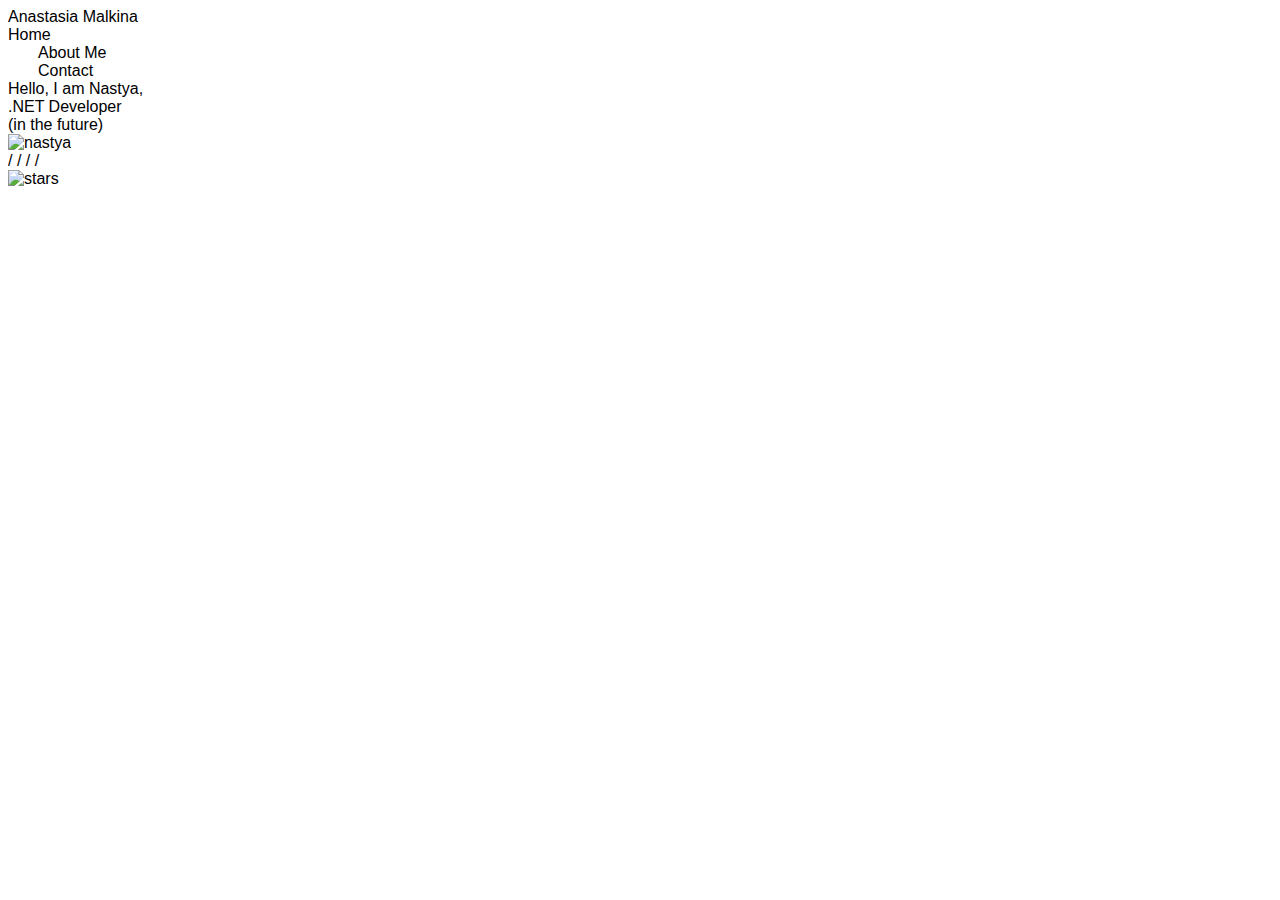
==== index.html @ 98a44cb4 "feat: create the first block" ====
<!DOCTYPE html>
<html>
  <head>
    <title>MyPortfolio</title>
    <link rel="stylesheet" href="src/head.css" />
  </head>
  <body style="font-family: 'Poppins', sans-serif">
    <div class="elements">
      <div class="navbar">
        <div class="name">Anastasia Malkina</div>
        <div class="routes">
          <div>Home</div>
          <div style="margin-left: 30px">About Me</div>
          <div style="margin-left: 30px">Contact</div>
        </div>
        <div class="welcome">
          <div class="hello">Hello, I am Nastya,</div>
          <div class="profession">.NET Developer</div>
          <div class="fut">(in the future)</div>
        </div>
        <div class="me">
          <img
            src="src/images/nastya.png"
            alt="nastya"
            height="450px"
            weight="450px"
          />
        </div>
        <div class="round"></div>
        <div class="lines">/ / / /</div>
        <div class="stars">
          <img
            src="src/images/stars.png"
            alt="stars"
            height="40px"
            weight="40px"
          />
        </div>
      </div>
    </div>
  </body>
</html>
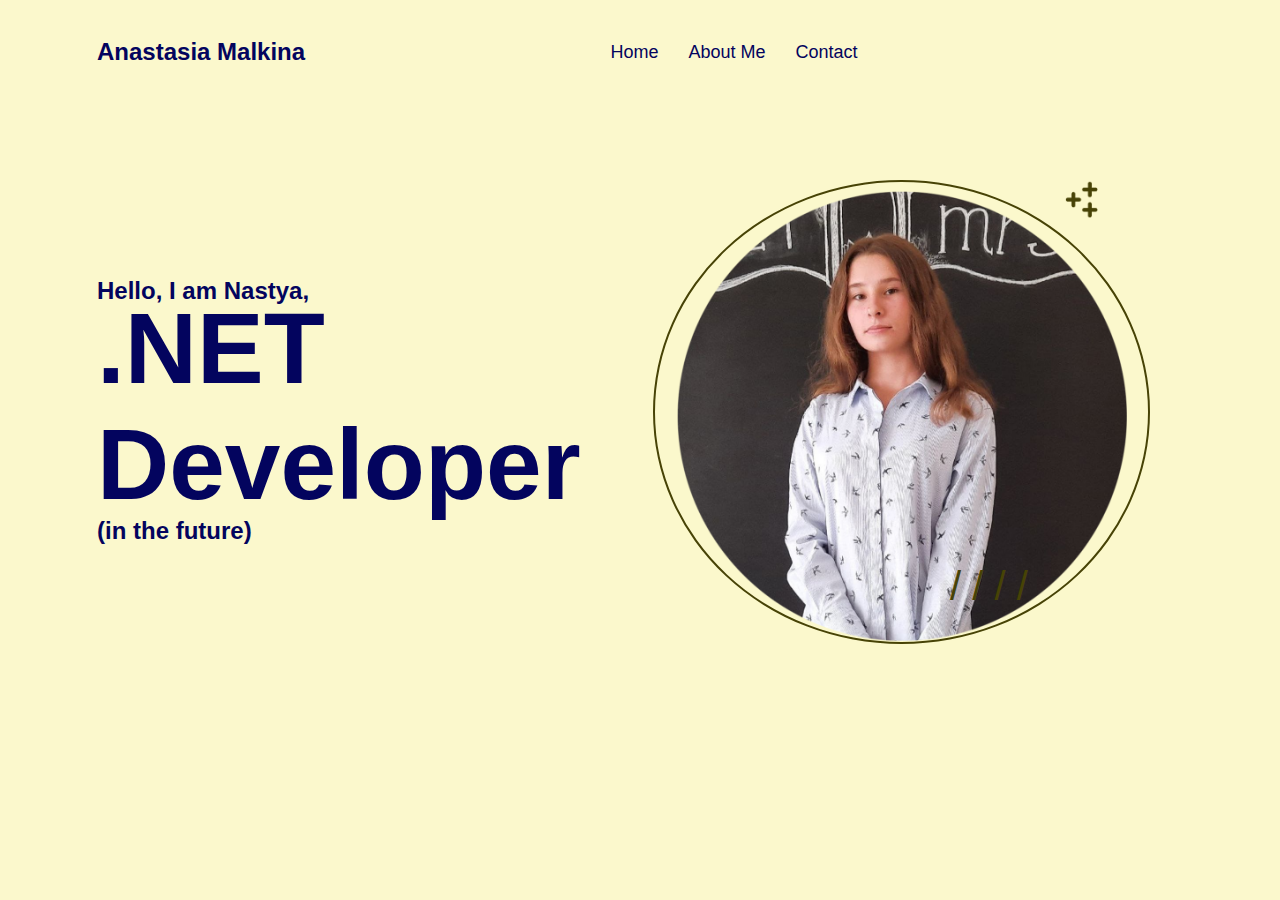
==== commit 0d15a52f: "feat: add icon on site" ====
--- a/index.html
+++ b/index.html
@@ -1,8 +1,13 @@
 <!DOCTYPE html>
 <html>
   <head>
-    <title>MyPortfolio</title>
-    <link rel="stylesheet" href="src/head.css" />
+    <title>Anastasia Malkina | Portfolio</title>
+    <link rel="stylesheet" href="src/style.css" />
+    <link
+      rel="shortcut icon"
+      href="src/images/favicon.png"
+      type="image/x-icon"
+    />
   </head>
   <body style="font-family: 'Poppins', sans-serif">
     <div class="elements">
--- a/src/style.css
+++ b/src/style.css
@@ -0,0 +1,106 @@
+.name {
+  position: absolute;
+  width: 210px;
+  height: 50px;
+  top: 34px;
+  left: 97px;
+  font-size: 24px;
+  font-weight: bold;
+  font-style: normal;
+  line-height: 36px;
+}
+
+.routes {
+  position: absolute;
+  display: flex;
+  align-items: center;
+  justify-content: center;
+  width: 400px;
+  height: 50px;
+  left: 534px;
+  top: 27px;
+  font-size: 18px;
+  font-style: normal;
+  line-height: 36px;
+}
+
+.hello {
+  position: absolute;
+  width: 300px;
+  height: 42px;
+  left: 97px;
+  top: 270px;
+  font-weight: 500;
+  font-weight: bold;
+  font-size: 24px;
+  line-height: 42px;
+}
+
+.profession {
+  position: absolute;
+  width: 616px;
+  height: 232px;
+  left: 97px;
+  top: 290px;
+  font-weight: 800;
+  font-size: 100px;
+  line-height: 116px;
+}
+
+.fut {
+  width: 294px;
+  height: 42px;
+  left: 97px;
+  top: 510px;
+  position: absolute;
+  font-weight: 500;
+  font-weight: bold;
+  font-size: 24px;
+  line-height: 42px;
+}
+
+.me {
+  position: absolute;
+  width: 506px;
+  height: 509px;
+  right: 97px;
+  top: 191px;
+}
+
+.round {
+  position: absolute;
+  top: 180px;
+  right: 130px;
+  width: 493px;
+  height: 460px;
+  border: 2px solid #474306;
+  border-radius: 50%;
+}
+
+.lines {
+  font-size: 40px;
+  position: absolute;
+  width: 200px;
+  height: 29.44px;
+  left: 950px;
+  top: 564px;
+  color: #474306;
+}
+
+.stars {
+  position: absolute;
+  right: 170px;
+  top: 180px;
+}
+
+.circle {
+  top: 191px;
+}
+
+.elements {
+  color: #03045e;
+}
+
+body {
+  background-color: #fbf8cc;
+}
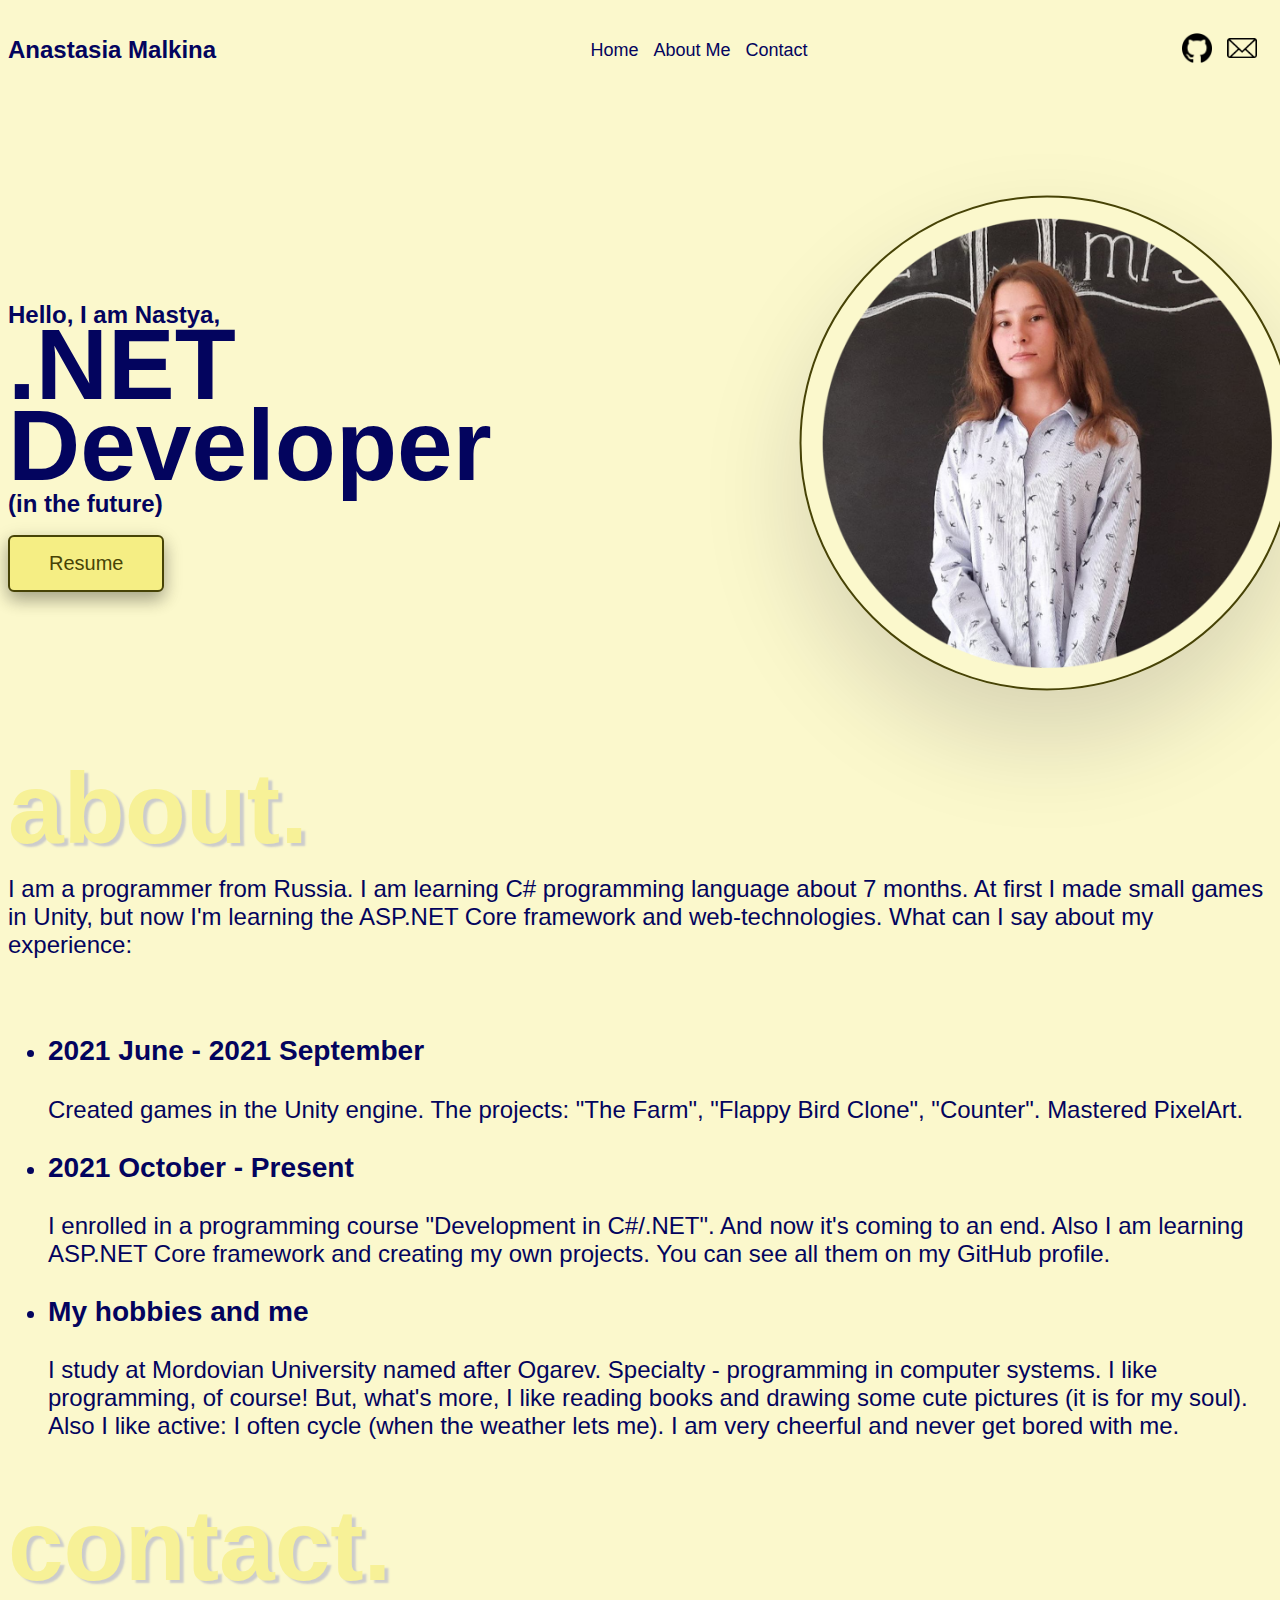
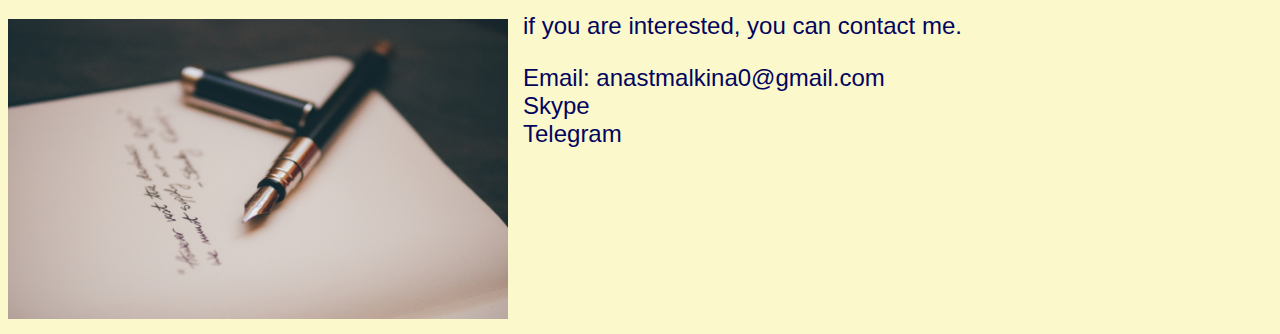
==== commit 93fdc2ce: "feat: update main page" ====
--- a/index.html
+++ b/index.html
@@ -9,39 +9,117 @@
       type="image/x-icon"
     />
   </head>
-  <body style="font-family: 'Poppins', sans-serif">
-    <div class="elements">
-      <div class="navbar">
-        <div class="name">Anastasia Malkina</div>
-        <div class="routes">
-          <div>Home</div>
-          <div style="margin-left: 30px">About Me</div>
-          <div style="margin-left: 30px">Contact</div>
+  <body>
+    <div class="wrapper">
+      <header>
+        <div class="container">
+          <div class="header__inner">
+            <h3 class="name">Anastasia Malkina</h3>
+            <nav class="routes">
+              <a href="index.html">Home</a>
+              <a href="#AboutMe">About Me</a>
+              <a href="#Contact">Contact</a>
+            </nav>
+            <nav class="routes">
+              <a href="https://github.com/namknf"
+                ><img
+                  height="30px"
+                  width="30px"
+                  src="src/images/github.png"
+                  alt="githab link"
+              /></a>
+              <a href="https://mail.ru/"
+                ><img
+                  src="src/images/email.png"
+                  height="20px"
+                  width="30px"
+                  alt="email link"
+              /></a>
+              <a></a>
+            </nav>
+          </div>
         </div>
-        <div class="welcome">
-          <div class="hello">Hello, I am Nastya,</div>
-          <div class="profession">.NET Developer</div>
-          <div class="fut">(in the future)</div>
+      </header>
+      <section class="about__me">
+        <div class="container">
+          <div class="about__inner">
+            <div>
+              <div class="text-regular">Hello, I am Nastya,</div>
+              <div class="text-big about__language">.NET</div>
+              <div class="text-big">Developer</div>
+              <div class="text-regular about__future">(in the future)</div>
+              <form action="resume.html">
+              <button>Resume</button>
+              </form>
+            </div>
+            <div class="image">
+              <img
+                src="src/images/nastya.png"
+                alt="nastya"
+                height="450px"
+                weight="450px"
+              />
+              <div class="round"></div>
+            </div>
+          </div>
         </div>
-        <div class="me">
+      </section>
+      <section class="container usually__text">
+        <h2><a name="AboutMe">about.</a></h2>
+        <p class="introduction">
+          I am a programmer from Russia. I am learning C# programming language
+          about 7 months. At first I made small games in Unity, but now I'm
+          learning the ASP.NET Core framework and web-technologies. What can I
+          say about my experience:
+        </p>
+        <ul>
+          <li>
+            <h3>2021 June - 2021 September</h3>
+            <p>
+              Created games in the Unity engine. The projects: "The Farm",
+              "Flappy Bird Clone", "Counter". Mastered PixelArt.
+            </p>
+          </li>
+          <li>
+            <h3>2021 October - Present</h3>
+            <p>
+              I enrolled in a programming course "Development in C#/.NET". And
+              now it's coming to an end. Also I am learning ASP.NET Core
+              framework and creating my own projects. You can see all them on my
+              GitHub profile.
+            </p>
+          </li>
+          <li>
+            <h3>My hobbies and me</h3>
+            <p>
+              I study at Mordovian University named after Ogarev. Specialty -
+              programming in computer systems. I like programming, of course!
+              But, what's more, I like reading books and drawing some cute
+              pictures (it is for my soul). Also I like active: I often cycle
+              (when the weather lets me). I am very cheerful and never get bored
+              with me.
+            </p>
+          </li>
+        </ul>
+      </section>
+      <section class="container usually__text">
+        <h2><a name="Contact">contact.</a></h2>
+        <p>
           <img
-            src="src/images/nastya.png"
-            alt="nastya"
-            height="450px"
-            weight="450px"
+            src="src/images/notebook.jpg"
+            height="300"
+            width="500"
+            class="block__inner"
           />
-        </div>
-        <div class="round"></div>
-        <div class="lines">/ / / /</div>
-        <div class="stars">
-          <img
-            src="src/images/stars.png"
-            alt="stars"
-            height="40px"
-            weight="40px"
-          />
-        </div>
-      </div>
+        </p>
+
+        <p>
+          if you are interested, you can contact me.</p>
+          Email: anastmalkina0@gmail.com <br />
+          <a href="https://join.skype.com/invite/LsOiMkYLehhy">Skype</a><br />
+          <a href="https://t.me/NSTSIYA">Telegram</a>
+        </p>
+      </section>
     </div>
   </body>
 </html>
--- a/src/style.css
+++ b/src/style.css
@@ -1,106 +1,159 @@
+:root {
+  --color-brown: #474306;
+  --color-blue: #03045e;
+  --color-background: #fbf8cc;
+  --color--header: #f7f197;
+  --color--button: #f5ee84;
+}
+
+* {
+  box-sizing: border-box;
+}
+
+html {
+  scroll-behavior: smooth;
+}
+
+body {
+  background-color: var(--color-background);
+}
+
+.wrapper {
+  color: var(--color-blue);
+  font-family: "Poppins", sans-serif;
+}
+
+a {
+  text-decoration: none;
+  color: inherit;
+}
+
+.container {
+  max-width: 1350px;
+  width: 100%;
+  margin: 0 auto;
+}
+
+.header__inner {
+  display: flex;
+  justify-content: space-between;
+}
+
+.text-regular {
+  font-weight: 700;
+  font-size: 24px;
+  line-height: 42px;
+}
+
+.text-big {
+  font-weight: 800;
+  font-size: 100px;
+  line-height: 116px;
+}
+
 .name {
-  position: absolute;
-  width: 210px;
-  height: 50px;
-  top: 34px;
-  left: 97px;
   font-size: 24px;
   font-weight: bold;
   font-style: normal;
   line-height: 36px;
 }
 
+.about__me {
+  margin-top: 10%;
+}
+
+.about__inner {
+  display: flex;
+  align-items: center;
+  justify-content: space-between;
+}
+
+.about__language {
+  margin: -30px 0 -35px;
+}
+
+.about__future {
+  margin-top: -20px;
+}
+
 .routes {
-  position: absolute;
   display: flex;
   align-items: center;
   justify-content: center;
-  width: 400px;
-  height: 50px;
-  left: 534px;
-  top: 27px;
   font-size: 18px;
-  font-style: normal;
-  line-height: 36px;
-}
-
-.hello {
-  position: absolute;
-  width: 300px;
-  height: 42px;
-  left: 97px;
-  top: 270px;
-  font-weight: 500;
-  font-weight: bold;
-  font-size: 24px;
-  line-height: 42px;
-}
-
-.profession {
-  position: absolute;
-  width: 616px;
-  height: 232px;
-  left: 97px;
-  top: 290px;
-  font-weight: 800;
-  font-size: 100px;
-  line-height: 116px;
-}
-
-.fut {
-  width: 294px;
-  height: 42px;
-  left: 97px;
-  top: 510px;
-  position: absolute;
-  font-weight: 500;
-  font-weight: bold;
-  font-size: 24px;
-  line-height: 42px;
-}
-
-.me {
-  position: absolute;
-  width: 506px;
-  height: 509px;
-  right: 97px;
-  top: 191px;
+  gap: 15px;
 }
 
 .round {
   position: absolute;
-  top: 180px;
-  right: 130px;
-  width: 493px;
-  height: 460px;
-  border: 2px solid #474306;
+  top: 50%;
+  right: 50%;
+  transform: translate(50%, -50%);
+  width: 110%;
+  height: 110%;
+  border: 2px solid var(--color-brown);
   border-radius: 50%;
+  box-shadow: rgba(17, 12, 46, 0.15) 0px 48px 100px 0px;
 }
 
-.lines {
-  font-size: 40px;
-  position: absolute;
-  width: 200px;
-  height: 29.44px;
-  left: 950px;
-  top: 564px;
-  color: #474306;
+.image {
+  position: relative;
+  width: 450px;
+  height: 450px;
 }
 
-.stars {
-  position: absolute;
-  right: 170px;
-  top: 180px;
+ul {
+  float: right;
 }
 
-.circle {
-  top: 191px;
+h2 {
+  margin-bottom: -15px;
+  color: var(--color--header);
+  font-weight: 800;
+  font-size: 100px;
+  text-shadow: 4px 3px 2px #ccc;
 }
 
-.elements {
-  color: #03045e;
+h3 {
+  font-weight: bold;
 }
 
-body {
-  background-color: #fbf8cc;
+.usually__text {
+  font-size: 24px;
 }
+
+button {
+  padding: 15px 39px;
+  color: var(--color-brown);
+  border: 2px solid var(--color-brown);
+  box-sizing: border-box;
+  border-radius: 6px;
+  background-color: var(--color--button);
+  font-size: 20px;
+  margin-top: 10px;
+  cursor: pointer;
+  transition: all 0.5s ease;
+  box-shadow: 0 8px 16px 0 rgba(0, 0, 0, 0.2), 0 6px 20px 0 rgba(0, 0, 0, 0.19);
+}
+
+button:active {
+  background-color: var(--color--header);
+}
+
+button:hover {
+  box-shadow: 0 12px 16px 0 rgba(0, 0, 0, 0.24),
+    0 17px 50px 0 rgba(0, 0, 0, 0.19);
+}
+
+.block__inner {
+  float: left;
+  margin: 7px 15px 15px 0;
+}
+
+.text-table {
+  font-size: 20px;
+}
+
+table {
+  margin-top: 40px;
+}
